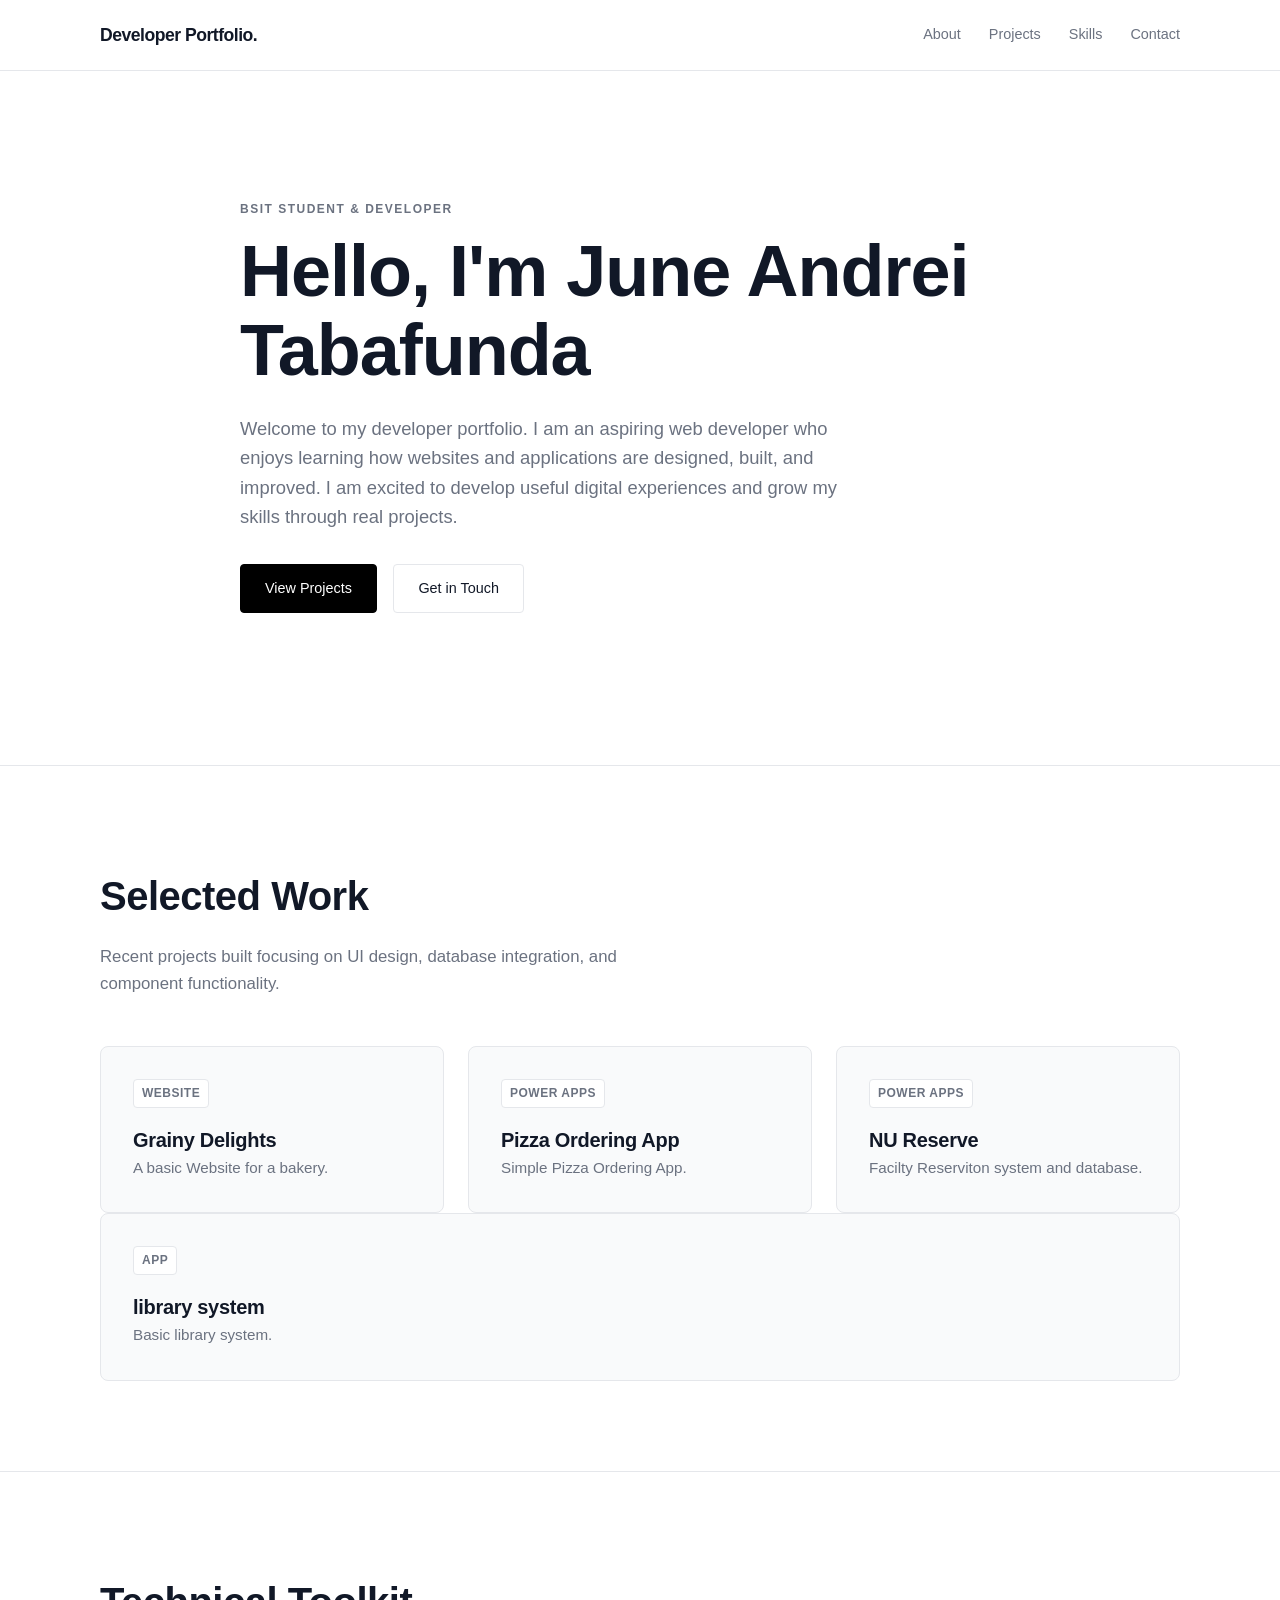
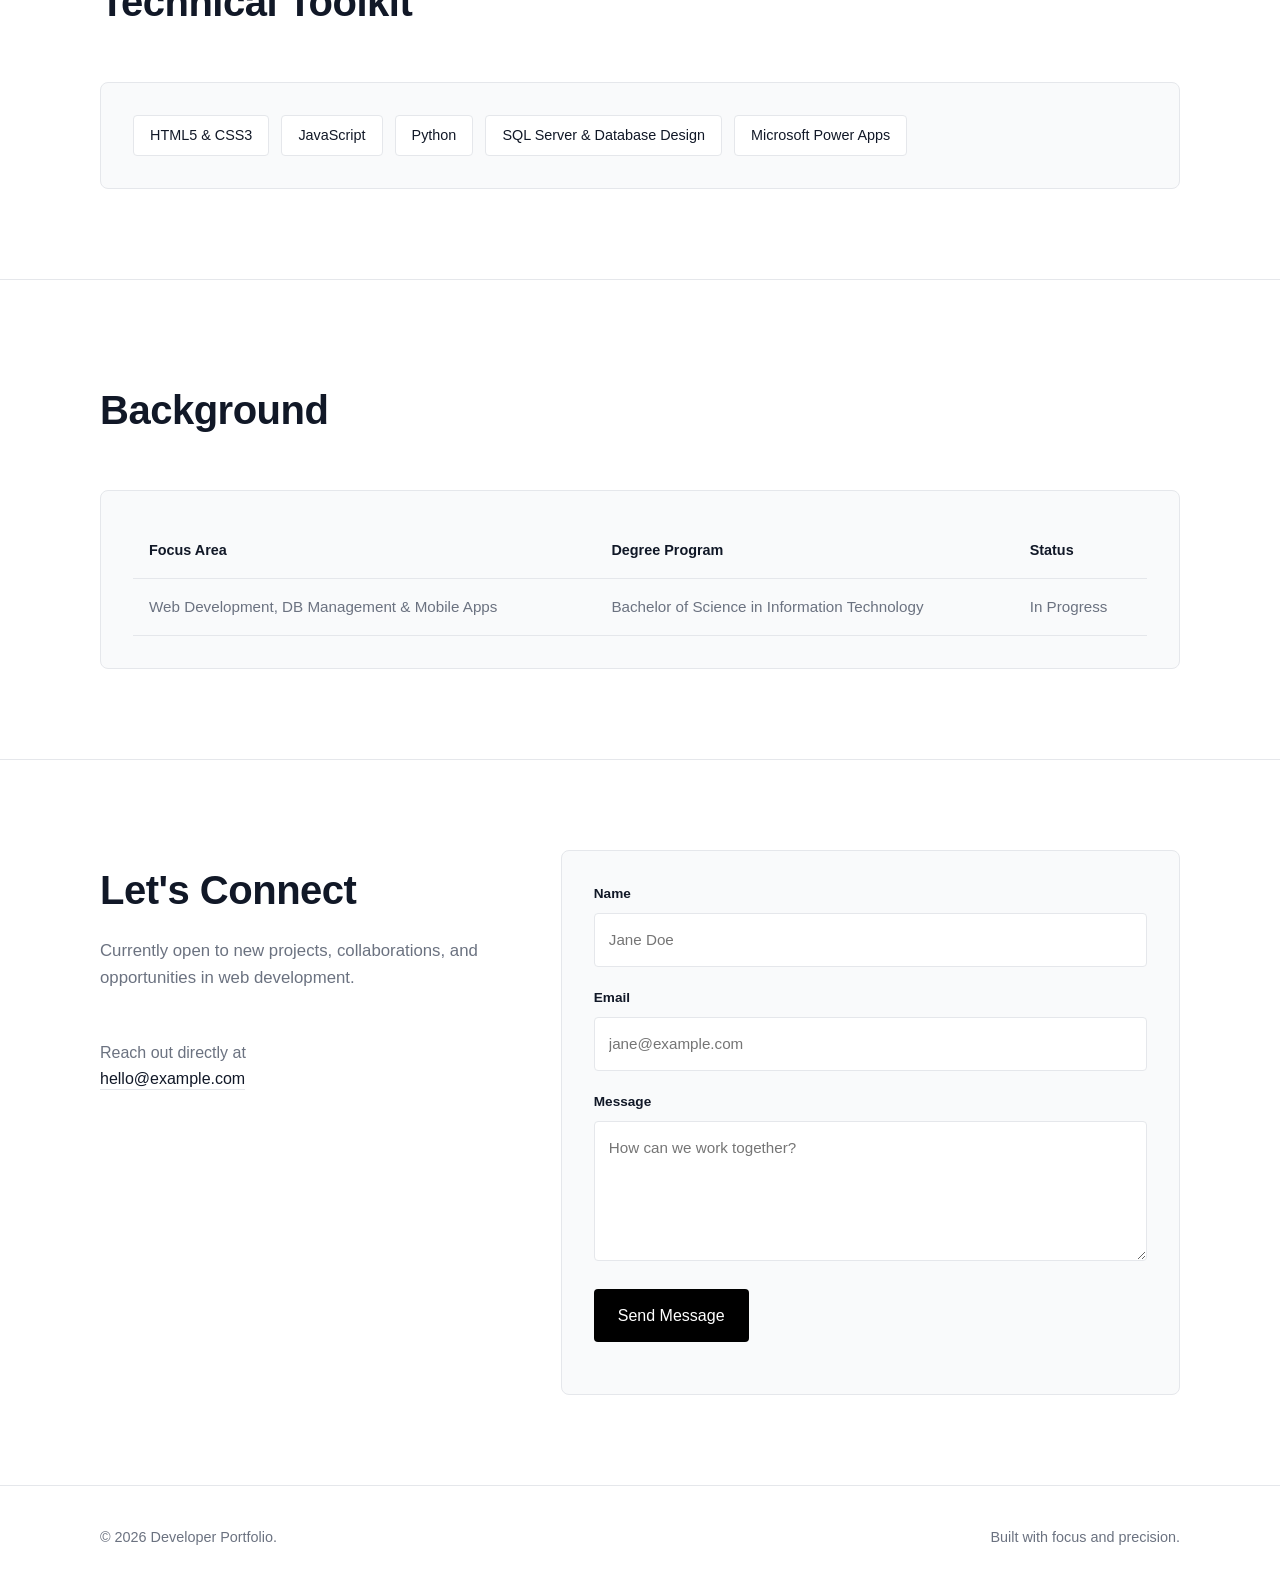
==== Portfolio/index.html @ 85150832 "test" ====
<!DOCTYPE html>
<html lang="en">
<head>
  <meta charset="UTF-8">
  <meta name="viewport" content="width=device-width, initial-scale=1.0">
  <meta name="description" content="Personal portfolio of an aspiring web developer.">
  <title>Developer Portfolio</title>
  <link rel="stylesheet" href="style.css">
</head>
<body>
  <nav aria-label="Main navigation">
    <div class="container nav-inner">
      <a class="brand" href="#home">Developer Portfolio.</a>
      <div class="nav-links">
        <a href="#about">About</a>
        <a href="#projects">Projects</a>
        <a href="#skills">Skills</a>
        <a href="#contact">Contact</a>
      </div>
    </div>
  </nav>

  <header id="home">
    <div class="container hero-grid">
      <div>
        <span class="eyebrow">BSIT Student & Developer</span>
        <h1>Hello, I'm June Andrei Tabafunda</h1>
        <p class="hero-copy">Welcome to my developer portfolio. I am an aspiring web developer who enjoys learning how websites and applications are designed, built, and improved. I am excited to develop useful digital experiences and grow my skills through real projects.</p>
        <a class="button" href="#projects">View Projects</a>
        <a class="button secondary" href="#contact">Get in Touch</a>
      </div>
    </div>
  </header>

  <main>
    <section id="projects">
      <div class="container">
        <div class="section-heading">
          <h2>Selected Work</h2>
          <p>Recent projects built focusing on UI design, database integration, and component functionality.</p>
        </div>
        <div class="grid-3">
          <article class="panel">
            <div class="card-header">
              <span class="tag">Website</span>
            </div>
            <h3 class="card-title">Grainy Delights</h3>
            <p class="card-desc">A basic Website for a bakery.</p>
          </article>
          <article class="panel">
            <div class="card-header">
              <span class="tag">Power Apps</span>
            </div>
            <h3 class="card-title">Pizza Ordering App</h3>
            <p class="card-desc">Simple Pizza Ordering App.</p>
          </article>
          <article class="panel">
            <div class="card-header">
              <span class="tag">Power Apps</span>
            </div>
            <h3 class="card-title">NU Reserve</h3>
            <p class="card-desc">Facilty Reserviton system and database.</p>
          </article>
        </div>
         <article class="panel">
            <div class="card-header">
              <span class="tag">App</span>
            </div>
            <h3 class="card-title">library system</h3>
            <p class="card-desc">Basic library system.</p>
          </article>
        </div>
      </div>
    </section>

    <section id="skills">
      <div class="container">
        <div class="section-heading">
          <h2>Technical Toolkit</h2>
        </div>
        <div class="panel">
          <ul class="skill-list">
            <li>HTML5 & CSS3</li>
            <li>JavaScript</li>
            <li>Python</li>
            <li>SQL Server & Database Design</li>
            <li>Microsoft Power Apps</li>
          </ul>
        </div>
      </div>
    </section>

    <section id="about">
      <div class="container">
        <div class="section-heading">
          <h2>Background</h2>
        </div>
        <div class="panel">
          <table aria-label="Education History">
            <thead>
              <tr>
                <th>Focus Area</th>
                <th>Degree Program</th>
                <th>Status</th>
              </tr>
            </thead>
            <tbody>
              <tr>
                <td>Web Development, DB Management & Mobile Apps</td>
                <td>Bachelor of Science in Information Technology</td>
                <td>In Progress</td>
              </tr>
            </tbody>
          </table>
        </div>
      </div>
    </section>

    <section id="contact">
      <div class="container contact-grid">
        <div class="contact-info">
          <div class="section-heading">
            <h2>Let's Connect</h2>
            <p>Currently open to new projects, collaborations, and opportunities in web development.</p>
          </div>
          <p style="color: var(--muted); margin-top: 24px;">
            Reach out directly at <br>
            <a href="mailto:hello@example.com" style="color: var(--text); font-weight: 500; border-bottom: 1px solid var(--border); padding-bottom: 2px;">hello@example.com</a>
          </p>
        </div>
        <div class="panel">
          <form id="contact-form">
            <div>
              <label for="visitor-name">Name</label>
              <input id="visitor-name" name="name" type="text" placeholder="Jane Doe" required>
            </div>
            <div>
              <label for="visitor-email">Email</label>
              <input id="visitor-email" name="email" type="email" placeholder="jane@example.com" required>
            </div>
            <div>
              <label for="visitor-message">Message</label>
              <textarea id="visitor-message" name="message" placeholder="How can we work together?" required></textarea>
            </div>
            <button type="submit">Send Message</button>
            <p id="form-status" style="font-size: 0.85rem; color: var(--muted); margin: 0;" aria-live="polite"></p>
          </form>
        </div>
      </div>
    </section>
  </main>

  <footer>
    <div class="container footer-inner">
      <span>© <span id="year"></span> Developer Portfolio.</span>
      <span>Built with focus and precision.</span>
    </div>
  </footer>

  <script src="script.js"></script>
</body>
</html>
---- Portfolio/style.css ----
:root {
  --bg: #ffffff;
  --surface: #f9fafb;
  --text: #111827;
  --muted: #6b7280;
  --border: #e5e7eb;
  --accent: #000000;
}
* { box-sizing: border-box; scroll-behavior: smooth; }
body {
  margin: 0;
  font-family: "Inter", -apple-system, BlinkMacSystemFont, "Segoe UI", sans-serif;
  color: var(--text);
  background: var(--bg);
  line-height: 1.6;
  -webkit-font-smoothing: antialiased;
}
a { color: inherit; text-decoration: none; }
.container { width: min(1080px, 90%); margin: auto; }

header { min-height: 85vh; display: flex; align-items: center; padding: 120px 0 60px; }
nav {
  position: fixed; inset: 0 0 auto; z-index: 10;
  background: rgba(255, 255, 255, 0.9);
  border-bottom: 1px solid var(--border);
  backdrop-filter: blur(8px);
}
.nav-inner {
  min-height: 70px; display: flex; align-items: center;
  justify-content: space-between; gap: 24px;
}
.brand { font-weight: 700; letter-spacing: -0.5px; font-size: 1.1rem; }
.nav-links { display: flex; gap: 28px; flex-wrap: wrap; }
.nav-links a { color: var(--muted); font-size: 0.9rem; transition: color 0.2s; }
.nav-links a:hover { color: var(--accent); }

.hero-grid {
  display: grid; grid-template-columns: 1fr;
  gap: 40px; max-width: 800px;
}
.eyebrow {
  color: var(--muted); text-transform: uppercase;
  letter-spacing: 1.5px; font-size: 0.75rem; font-weight: 600; margin-bottom: 12px; display: block;
}
h1 { font-size: clamp(2.5rem, 6vw, 4.5rem); line-height: 1.1; margin: 0 0 24px; font-weight: 800; letter-spacing: -1px; }
.hero-copy { color: var(--muted); font-size: 1.15rem; max-width: 600px; margin-bottom: 32px; }

.button {
  display: inline-block; margin: 0 12px 12px 0; padding: 12px 24px;
  font-size: 0.9rem; font-weight: 500; border-radius: 4px;
  background: var(--accent); color: #ffffff;
  border: 1px solid var(--accent);
  transition: all 0.2s ease;
}
.button:hover { background: #ffffff; color: var(--accent); }
.button.secondary { background: transparent; color: var(--text); border-color: var(--border); }
.button.secondary:hover { border-color: var(--accent); }

section { padding: 90px 0; border-top: 1px solid var(--border); }
.section-heading { margin-bottom: 48px; max-width: 600px; }
.section-heading h2 { font-size: clamp(1.8rem, 4vw, 2.5rem); margin: 8px 0 16px; font-weight: 700; letter-spacing: -0.5px; }
.section-heading p { color: var(--muted); margin: 0; font-size: 1.05rem; }

.grid-3 { display: grid; grid-template-columns: repeat(auto-fit, minmax(300px, 1fr)); gap: 24px; }

.panel {
  background: var(--surface);
  border: 1px solid var(--border);
  border-radius: 8px; padding: 32px;
  transition: border-color 0.2s ease;
}
.panel:hover { border-color: #d1d5db; }

.skill-list { display: flex; flex-wrap: wrap; gap: 12px; padding: 0; list-style: none; margin: 0; }
.skill-list li {
  background: #ffffff; border: 1px solid var(--border);
  color: var(--text); border-radius: 4px; padding: 8px 16px; font-size: 0.9rem;
}

.card-header { display: flex; justify-content: space-between; align-items: flex-start; margin-bottom: 16px; }
.card-title { margin: 0; font-size: 1.25rem; font-weight: 600; letter-spacing: -0.3px; }
.card-desc { color: var(--muted); margin: 0; font-size: 0.95rem; }
.tag { 
  font-size: 0.75rem; font-weight: 600; text-transform: uppercase; 
  letter-spacing: 0.5px; color: var(--muted); background: #ffffff; 
  border: 1px solid var(--border); padding: 4px 8px; border-radius: 4px; 
}

table { width: 100%; border-collapse: collapse; text-align: left; }
th, td { padding: 16px; border-bottom: 1px solid var(--border); }
th { font-weight: 600; color: var(--text); font-size: 0.9rem; }
td { color: var(--muted); font-size: 0.95rem; }

.contact-grid { display: grid; grid-template-columns: 1fr 1.5fr; gap: 48px; }
form { display: grid; gap: 20px; }
label { font-size: 0.85rem; font-weight: 600; color: var(--text); display: block; margin-bottom: 8px; }
input, textarea {
  width: 100%; padding: 14px;
  background: #ffffff; border: 1px solid var(--border);
  border-radius: 4px; color: var(--text); font: inherit; font-size: 0.95rem;
}
input:focus, textarea:focus { outline: none; border-color: var(--accent); }
textarea { min-height: 140px; resize: vertical; }
button {
  cursor: pointer; border: none; border-radius: 4px; padding: 14px 24px;
  background: var(--accent); color: #ffffff; font: inherit; font-weight: 500;
  transition: opacity 0.2s; width: max-content;
}
button:hover { opacity: 0.9; }

footer { border-top: 1px solid var(--border); padding: 40px 0; color: var(--muted); font-size: 0.9rem; }
.footer-inner { display: flex; justify-content: space-between; align-items: center; flex-wrap: wrap; gap: 16px; }

@media (max-width: 768px) {
  .nav-inner { flex-direction: column; padding: 16px 0; }
  header { padding-top: 140px; }
  .contact-grid { grid-template-columns: 1fr; gap: 32px; }
  .grid-3 { grid-template-columns: 1fr; }
}
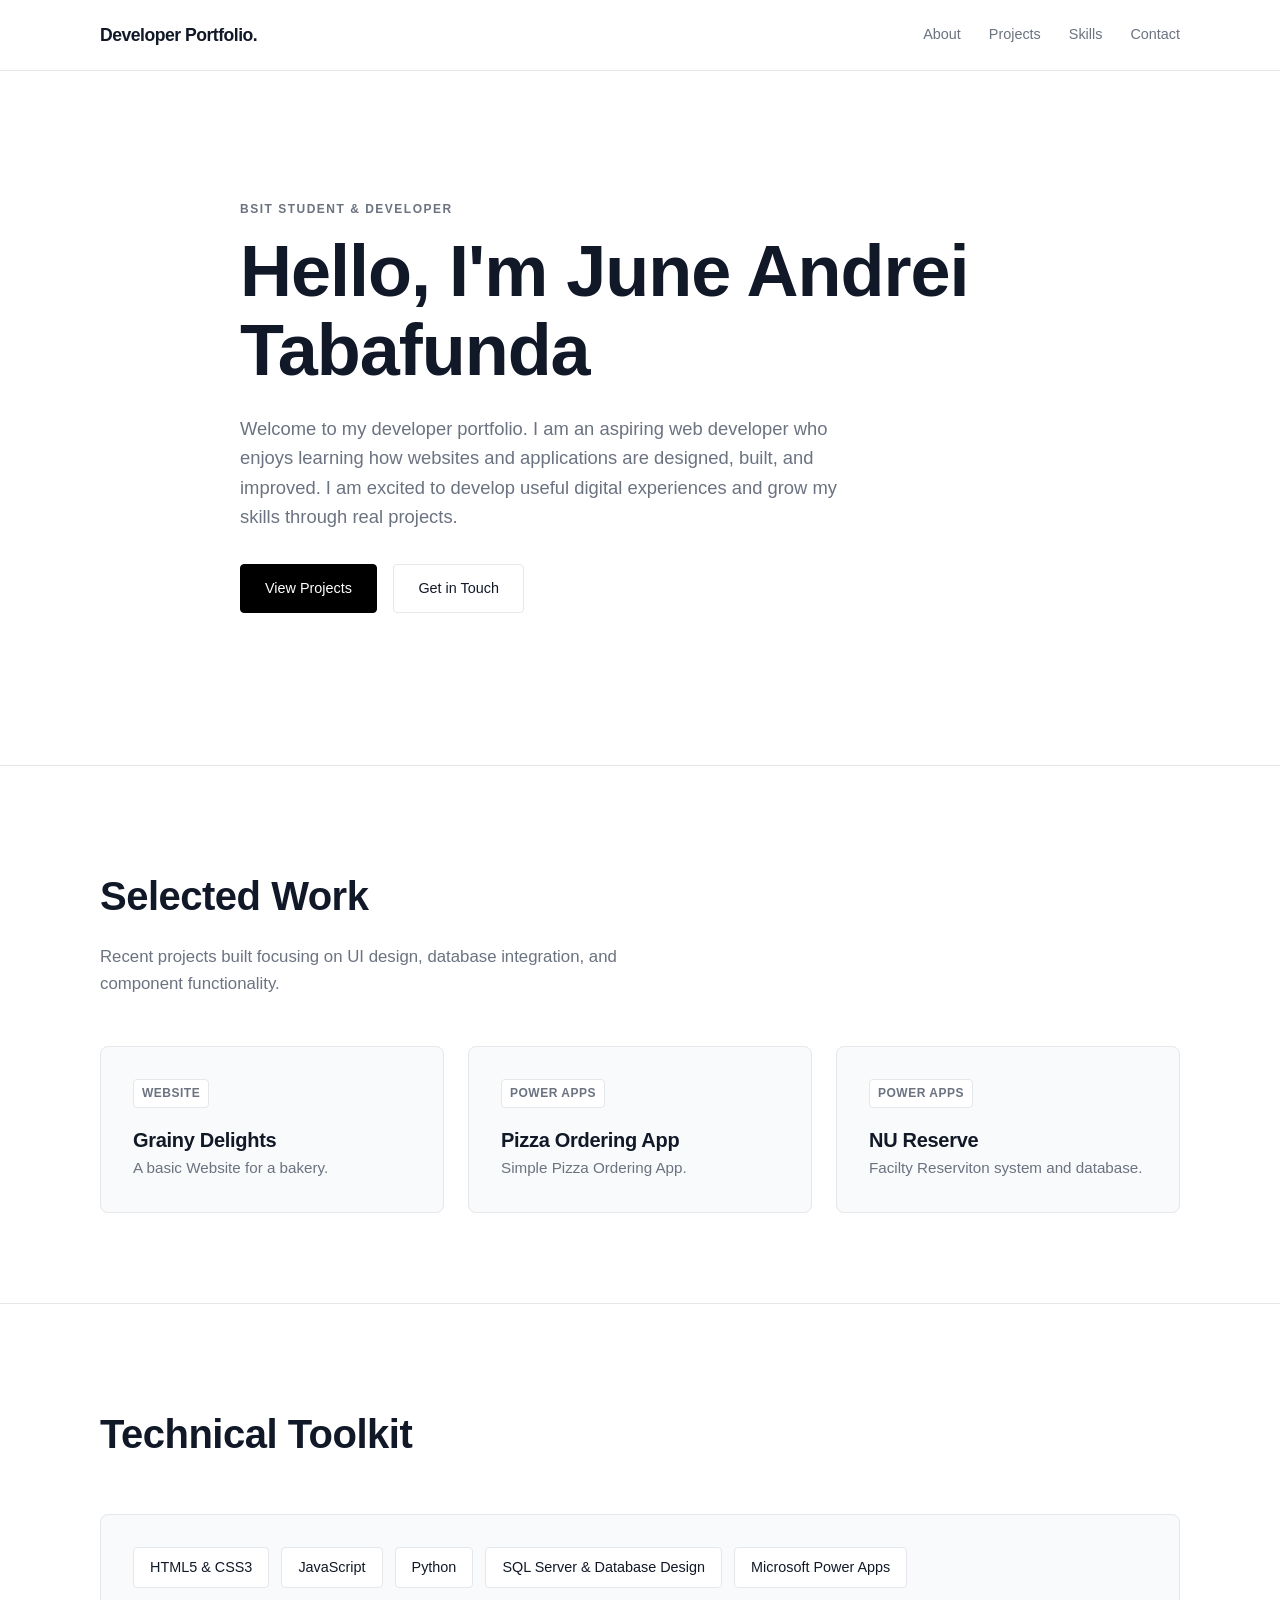
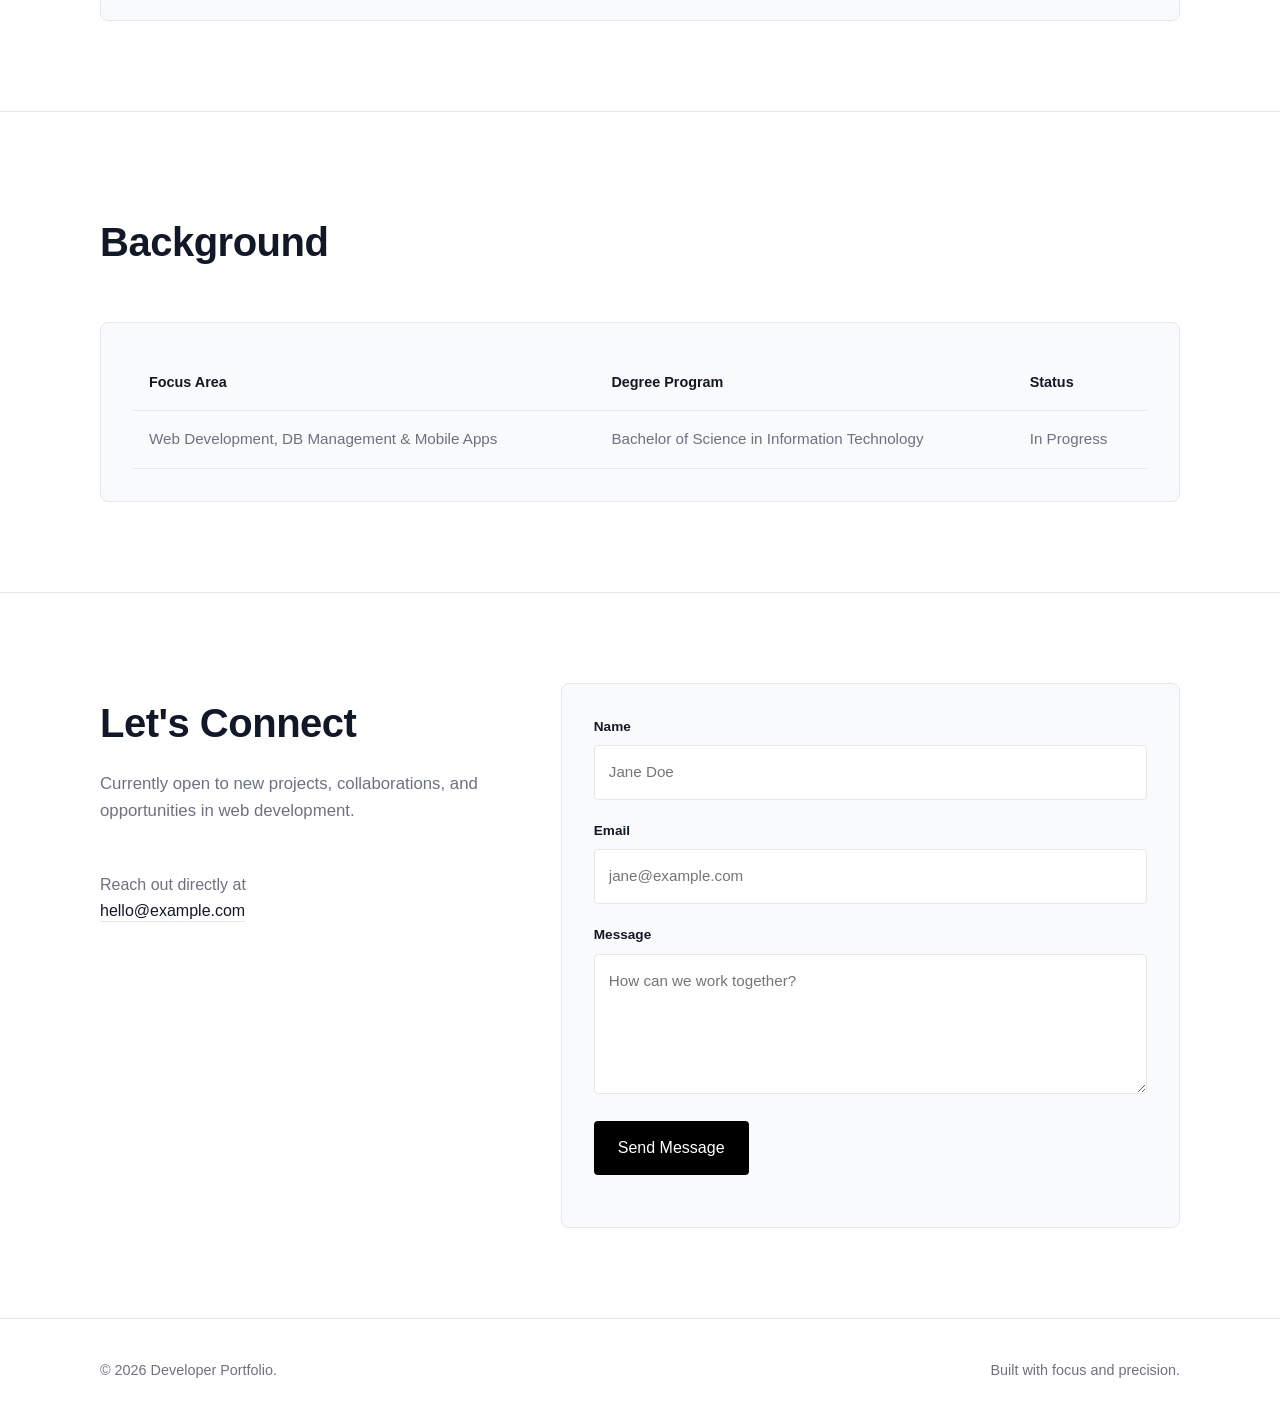
==== commit c75ef017: "test" ====
--- a/Portfolio/index.html
+++ b/Portfolio/index.html
@@ -62,17 +62,8 @@
             <p class="card-desc">Facilty Reserviton system and database.</p>
           </article>
         </div>
-         <article class="panel">
-            <div class="card-header">
-              <span class="tag">App</span>
-            </div>
-            <h3 class="card-title">library system</h3>
-            <p class="card-desc">Basic library system.</p>
-          </article>
-        </div>
       </div>
     </section>
-
     <section id="skills">
       <div class="container">
         <div class="section-heading">
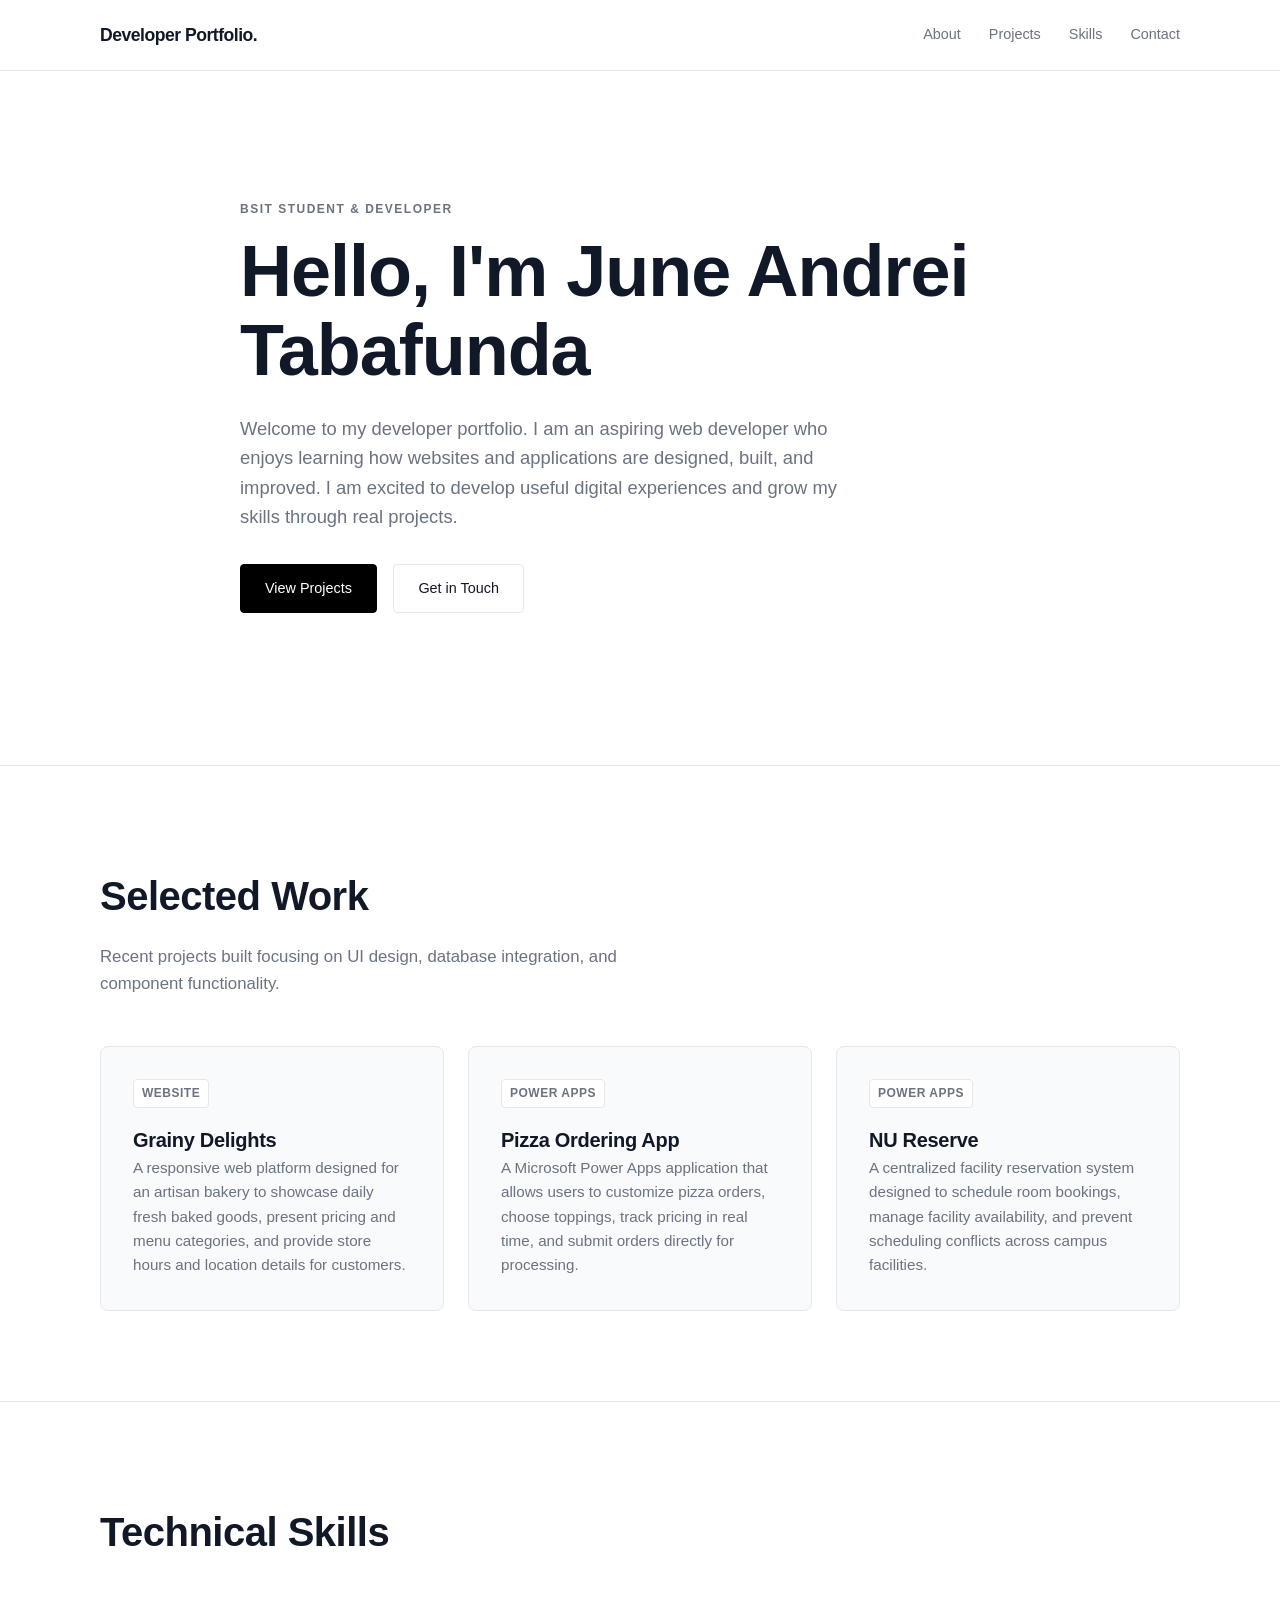
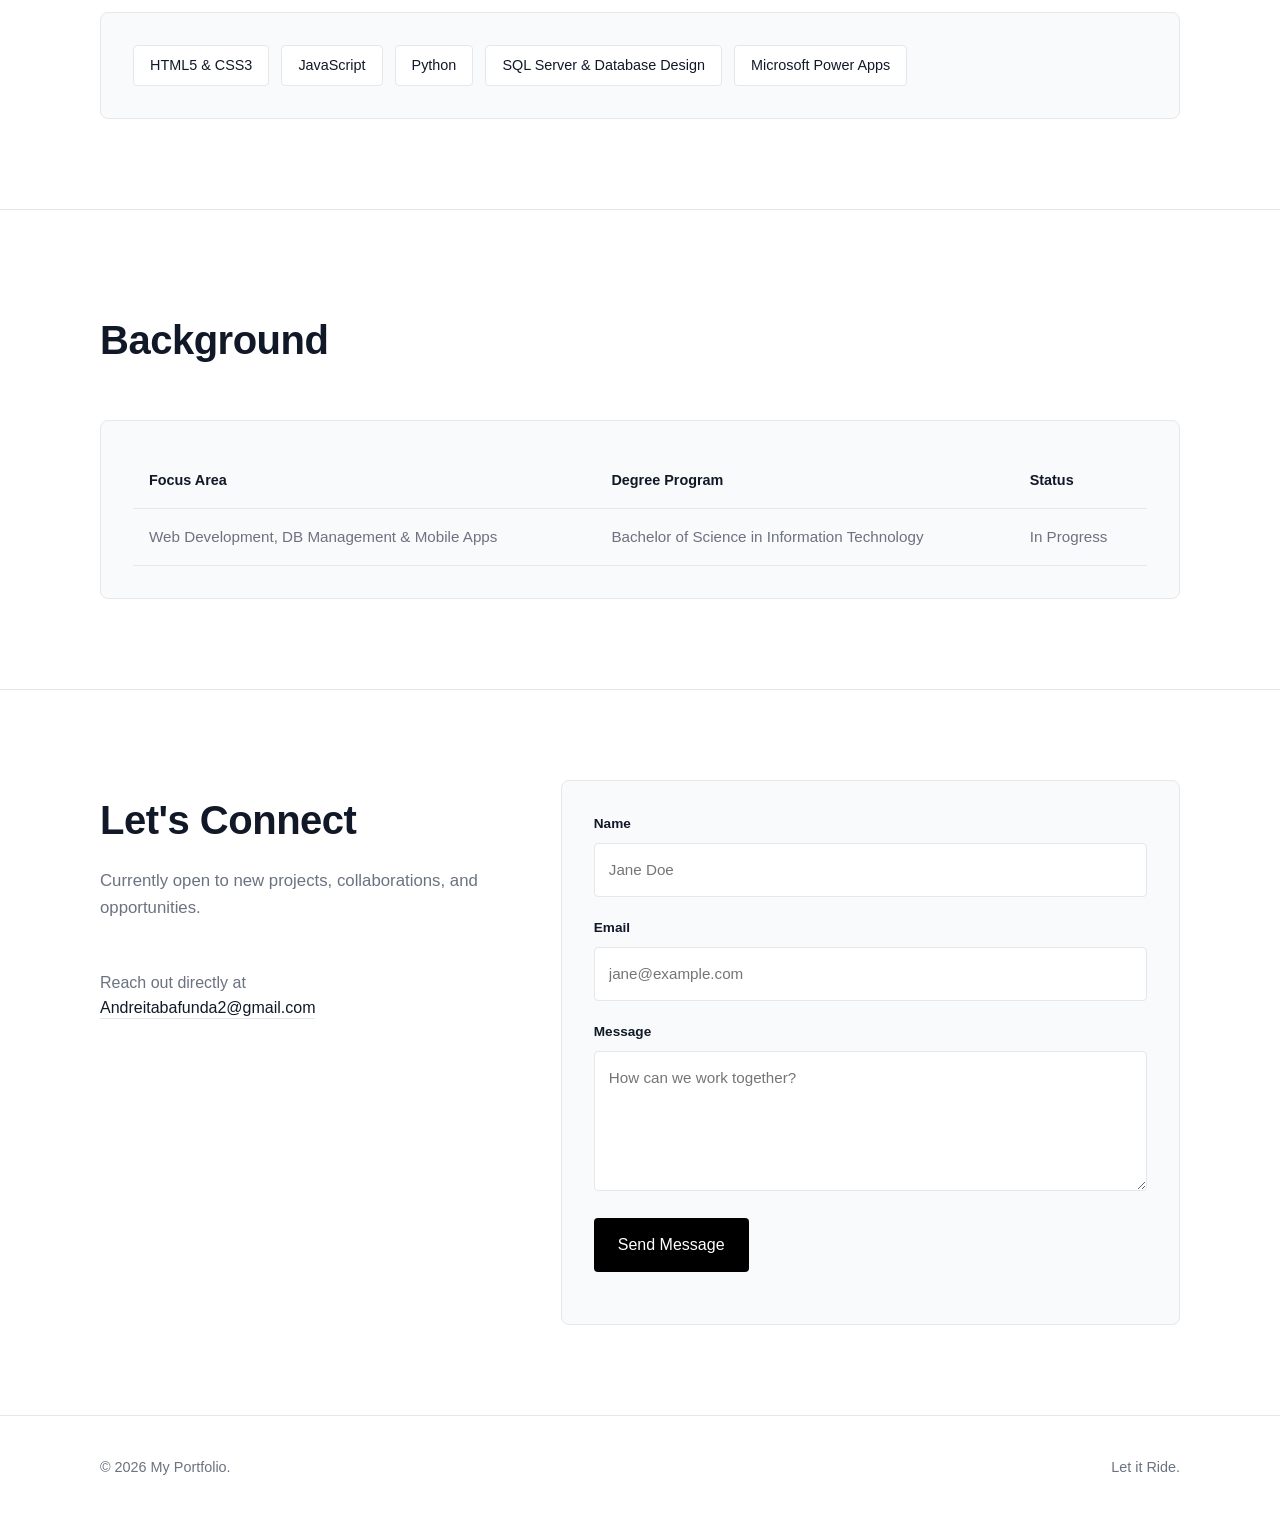
==== commit 0bc2330e: "new" ====
--- a/Portfolio/index.html
+++ b/Portfolio/index.html
@@ -4,7 +4,7 @@
   <meta charset="UTF-8">
   <meta name="viewport" content="width=device-width, initial-scale=1.0">
   <meta name="description" content="Personal portfolio of an aspiring web developer.">
-  <title>Developer Portfolio</title>
+  <title>My Portfolio</title>
   <link rel="stylesheet" href="style.css">
 </head>
 <body>
@@ -45,21 +45,21 @@
               <span class="tag">Website</span>
             </div>
             <h3 class="card-title">Grainy Delights</h3>
-            <p class="card-desc">A basic Website for a bakery.</p>
+            <p class="card-desc">A responsive web platform designed for an artisan bakery to showcase daily fresh baked goods, present pricing and menu categories, and provide store hours and location details for customers.</p>
           </article>
           <article class="panel">
             <div class="card-header">
               <span class="tag">Power Apps</span>
             </div>
             <h3 class="card-title">Pizza Ordering App</h3>
-            <p class="card-desc">Simple Pizza Ordering App.</p>
+            <p class="card-desc">A Microsoft Power Apps application that allows users to customize pizza orders, choose toppings, track pricing in real time, and submit orders directly for processing.</p>
           </article>
           <article class="panel">
             <div class="card-header">
               <span class="tag">Power Apps</span>
             </div>
             <h3 class="card-title">NU Reserve</h3>
-            <p class="card-desc">Facilty Reserviton system and database.</p>
+            <p class="card-desc">A centralized facility reservation system designed to schedule room bookings, manage facility availability, and prevent scheduling conflicts across campus facilities.</p>
           </article>
         </div>
       </div>
@@ -67,7 +67,7 @@
     <section id="skills">
       <div class="container">
         <div class="section-heading">
-          <h2>Technical Toolkit</h2>
+          <h2>Technical Skills</h2>
         </div>
         <div class="panel">
           <ul class="skill-list">
@@ -112,11 +112,11 @@
         <div class="contact-info">
           <div class="section-heading">
             <h2>Let's Connect</h2>
-            <p>Currently open to new projects, collaborations, and opportunities in web development.</p>
+            <p>Currently open to new projects, collaborations, and opportunities.</p>
           </div>
           <p style="color: var(--muted); margin-top: 24px;">
             Reach out directly at <br>
-            <a href="mailto:hello@example.com" style="color: var(--text); font-weight: 500; border-bottom: 1px solid var(--border); padding-bottom: 2px;">hello@example.com</a>
+            <a href="mailto:Andreitabafunda2@gmail.com" style="color: var(--text); font-weight: 500; border-bottom: 1px solid var(--border); padding-bottom: 2px;">Andreitabafunda2@gmail.com</a>
           </p>
         </div>
         <div class="panel">
@@ -143,8 +143,8 @@
 
   <footer>
     <div class="container footer-inner">
-      <span>© <span id="year"></span> Developer Portfolio.</span>
-      <span>Built with focus and precision.</span>
+      <span>© <span id="year"></span> My Portfolio.</span>
+      <span>Let it Ride.</span>
     </div>
   </footer>
 
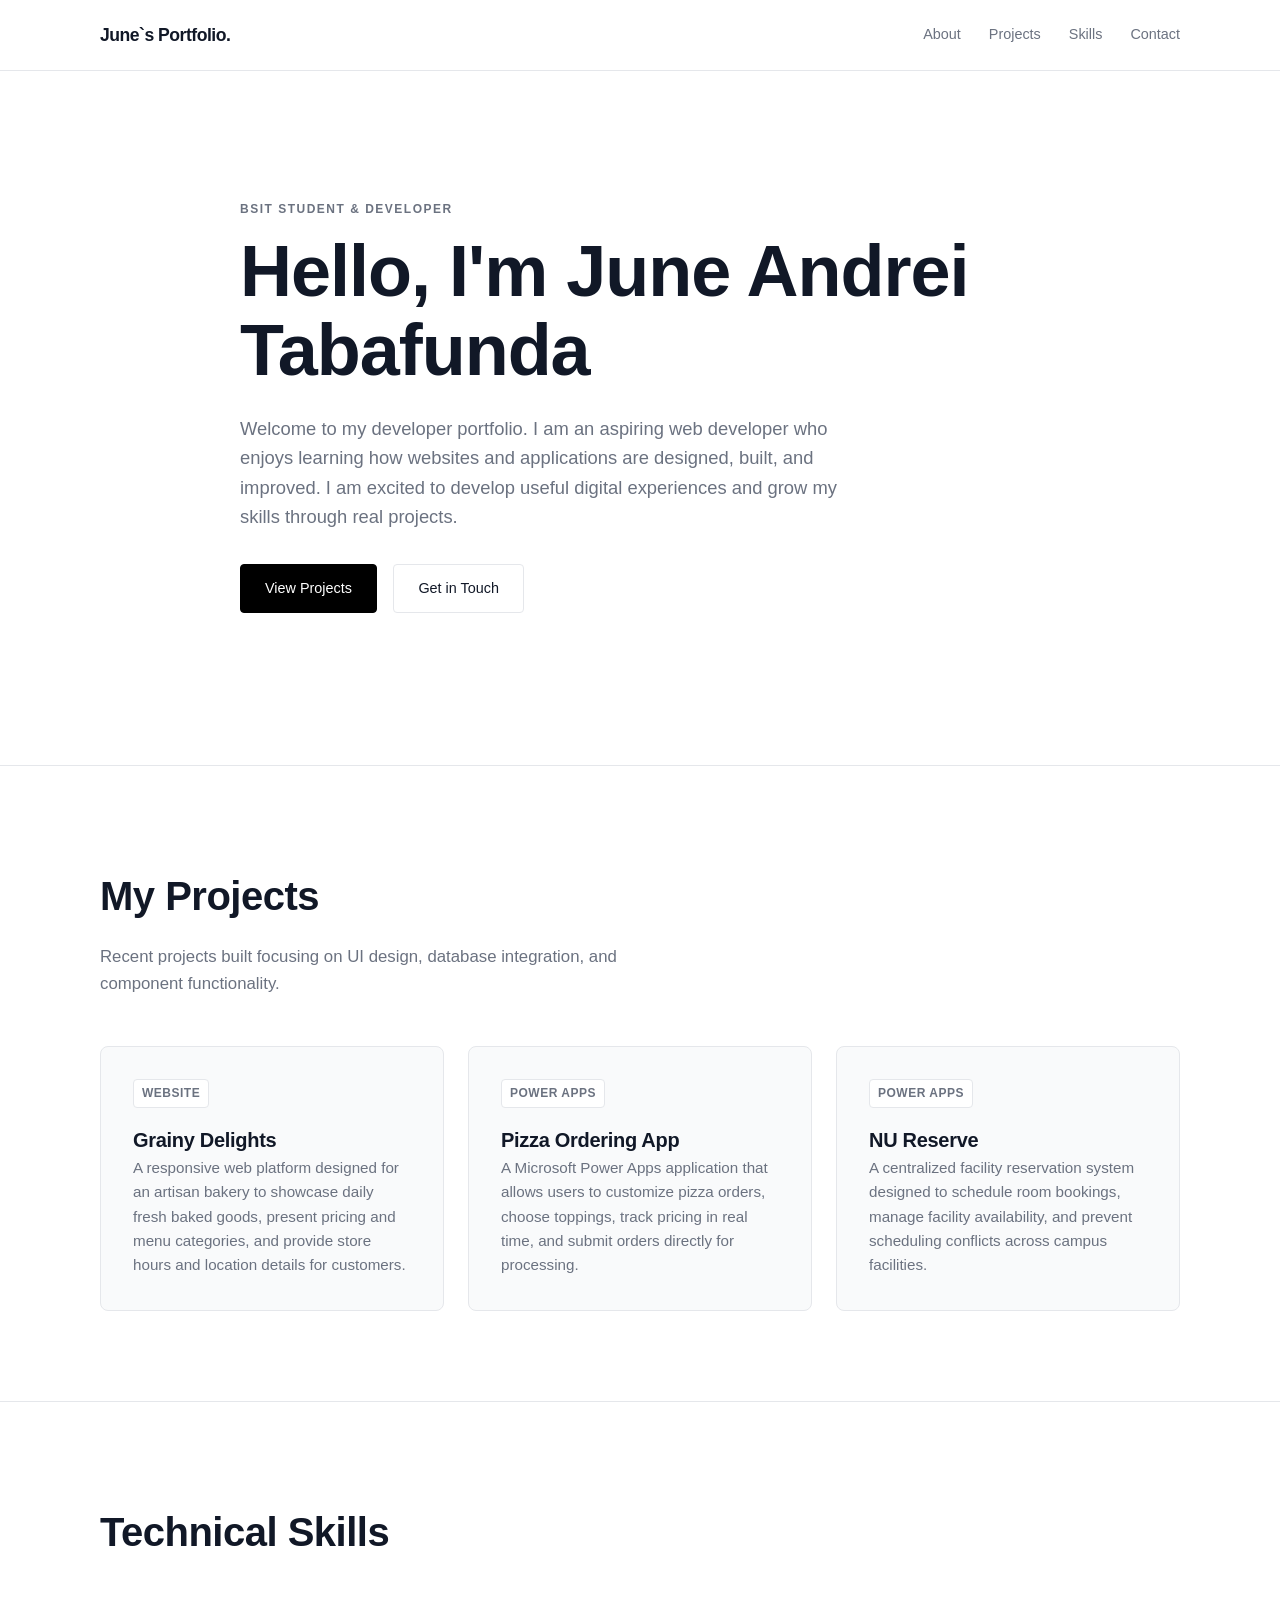
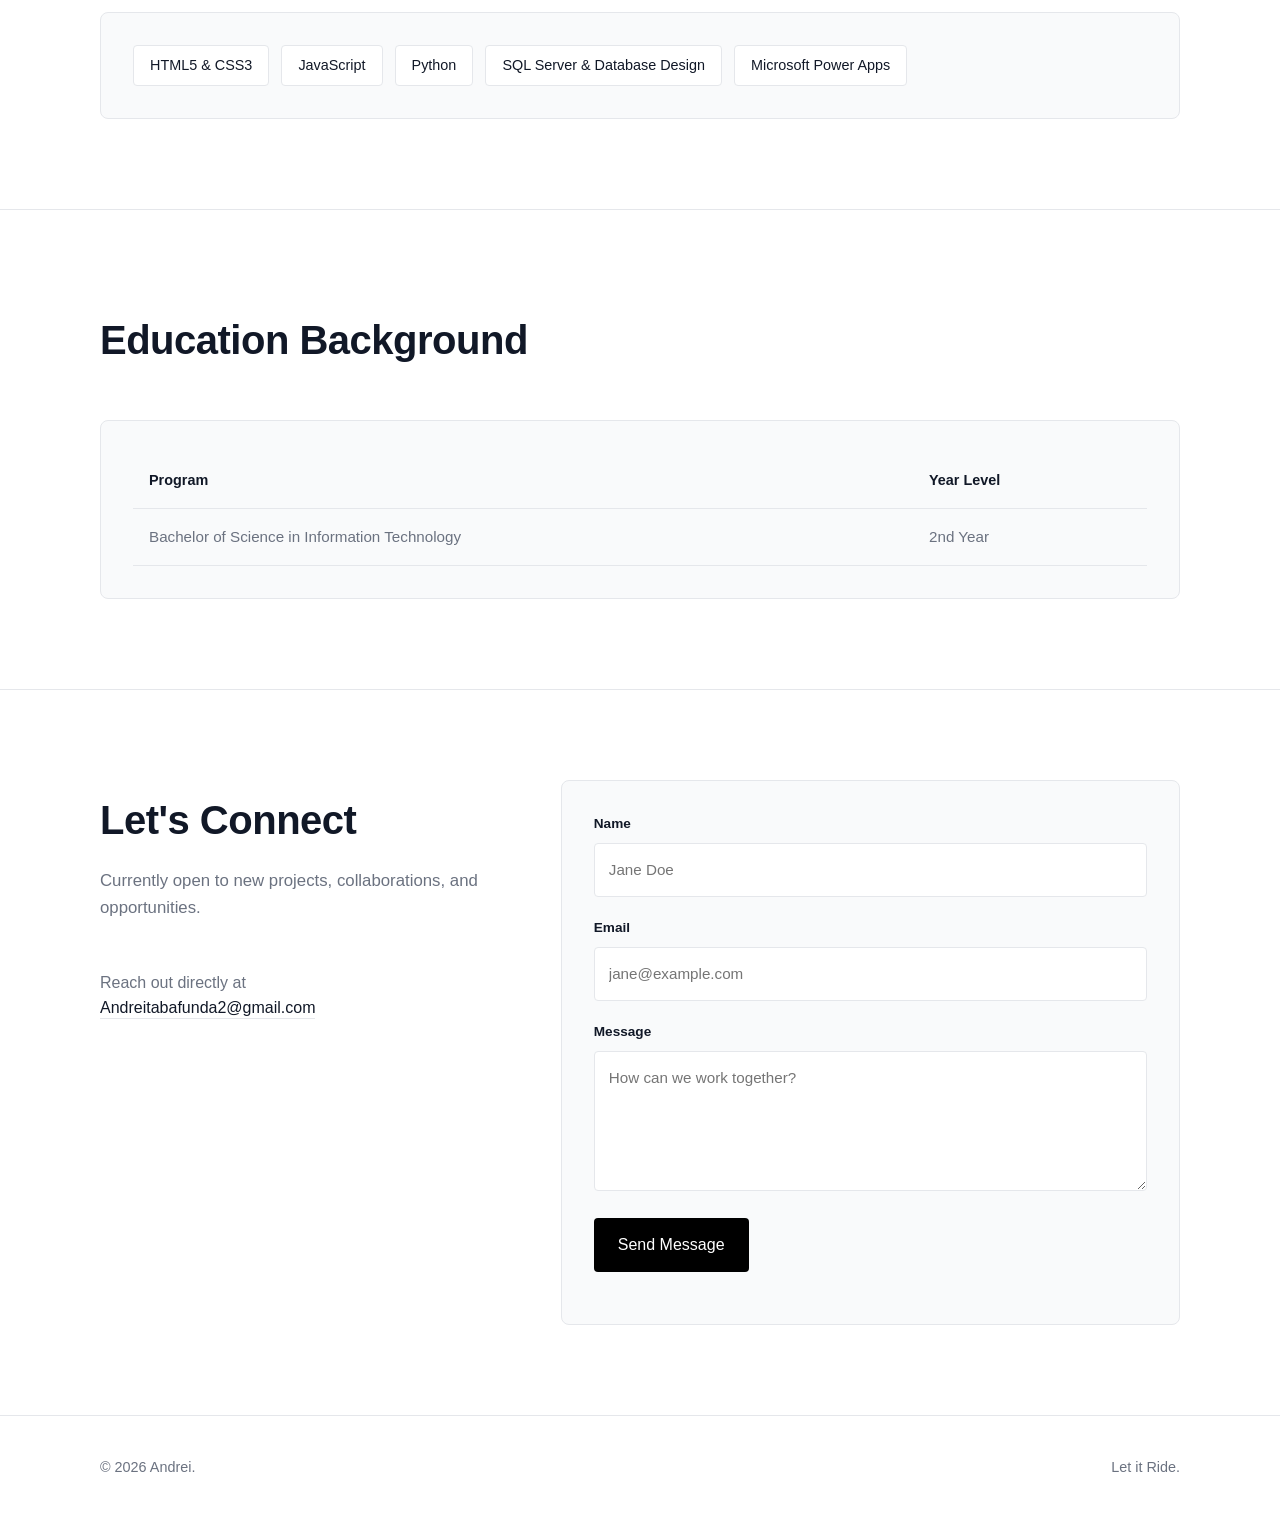
==== commit d06bc2af: "change some things in the portfolio" ====
--- a/Portfolio/index.html
+++ b/Portfolio/index.html
@@ -4,13 +4,13 @@
   <meta charset="UTF-8">
   <meta name="viewport" content="width=device-width, initial-scale=1.0">
   <meta name="description" content="Personal portfolio of an aspiring web developer.">
-  <title>My Portfolio</title>
+  <title>June`s Portfolio</title>
   <link rel="stylesheet" href="style.css">
 </head>
 <body>
   <nav aria-label="Main navigation">
     <div class="container nav-inner">
-      <a class="brand" href="#home">Developer Portfolio.</a>
+      <a class="brand" href="#home">June`s Portfolio.</a>
       <div class="nav-links">
         <a href="#about">About</a>
         <a href="#projects">Projects</a>
@@ -36,7 +36,7 @@
     <section id="projects">
       <div class="container">
         <div class="section-heading">
-          <h2>Selected Work</h2>
+          <h2>My Projects</h2>
           <p>Recent projects built focusing on UI design, database integration, and component functionality.</p>
         </div>
         <div class="grid-3">
@@ -84,22 +84,20 @@
     <section id="about">
       <div class="container">
         <div class="section-heading">
-          <h2>Background</h2>
+          <h2>Education Background</h2>
         </div>
         <div class="panel">
           <table aria-label="Education History">
             <thead>
               <tr>
-                <th>Focus Area</th>
-                <th>Degree Program</th>
-                <th>Status</th>
+                <th>Program</th>
+                <th>Year Level</th>
               </tr>
             </thead>
             <tbody>
               <tr>
-                <td>Web Development, DB Management & Mobile Apps</td>
                 <td>Bachelor of Science in Information Technology</td>
-                <td>In Progress</td>
+                <td>2nd Year </td>
               </tr>
             </tbody>
           </table>
@@ -143,7 +141,7 @@
 
   <footer>
     <div class="container footer-inner">
-      <span>© <span id="year"></span> My Portfolio.</span>
+      <span>© <span id="year"></span> Andrei.</span>
       <span>Let it Ride.</span>
     </div>
   </footer>
